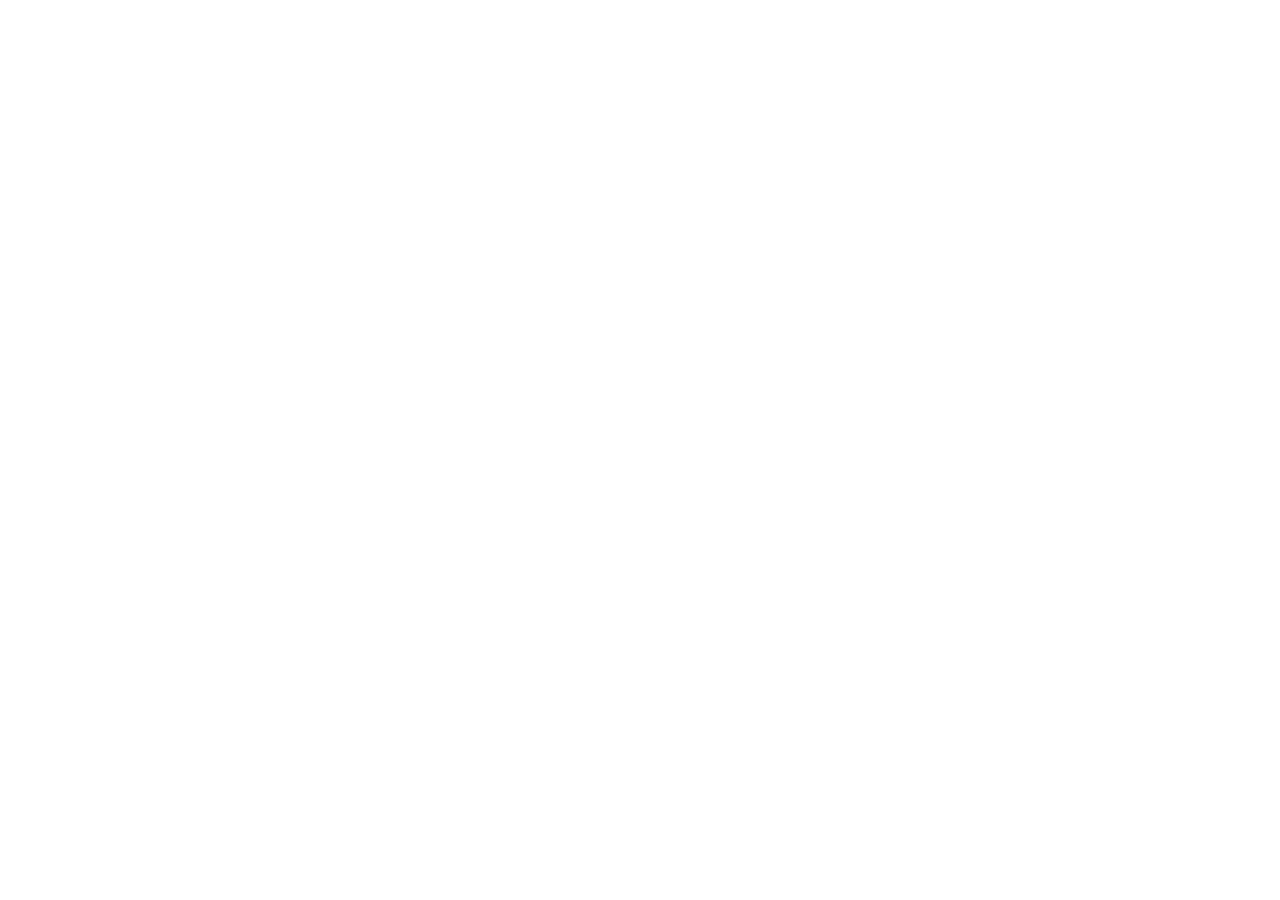
==== html/index.html @ 79c6c44f "Update index.html" ====
<!DOCTYPE html>
<html lang="en">
<head>
    <meta charset="UTF-8">
    <meta name="viewport" content="width=device-width, initial-scale=1.0">
    <link rel="stylesheet" href="style.css">
    <title>Document</title>
</head>
<body>
    
</body>
</html>
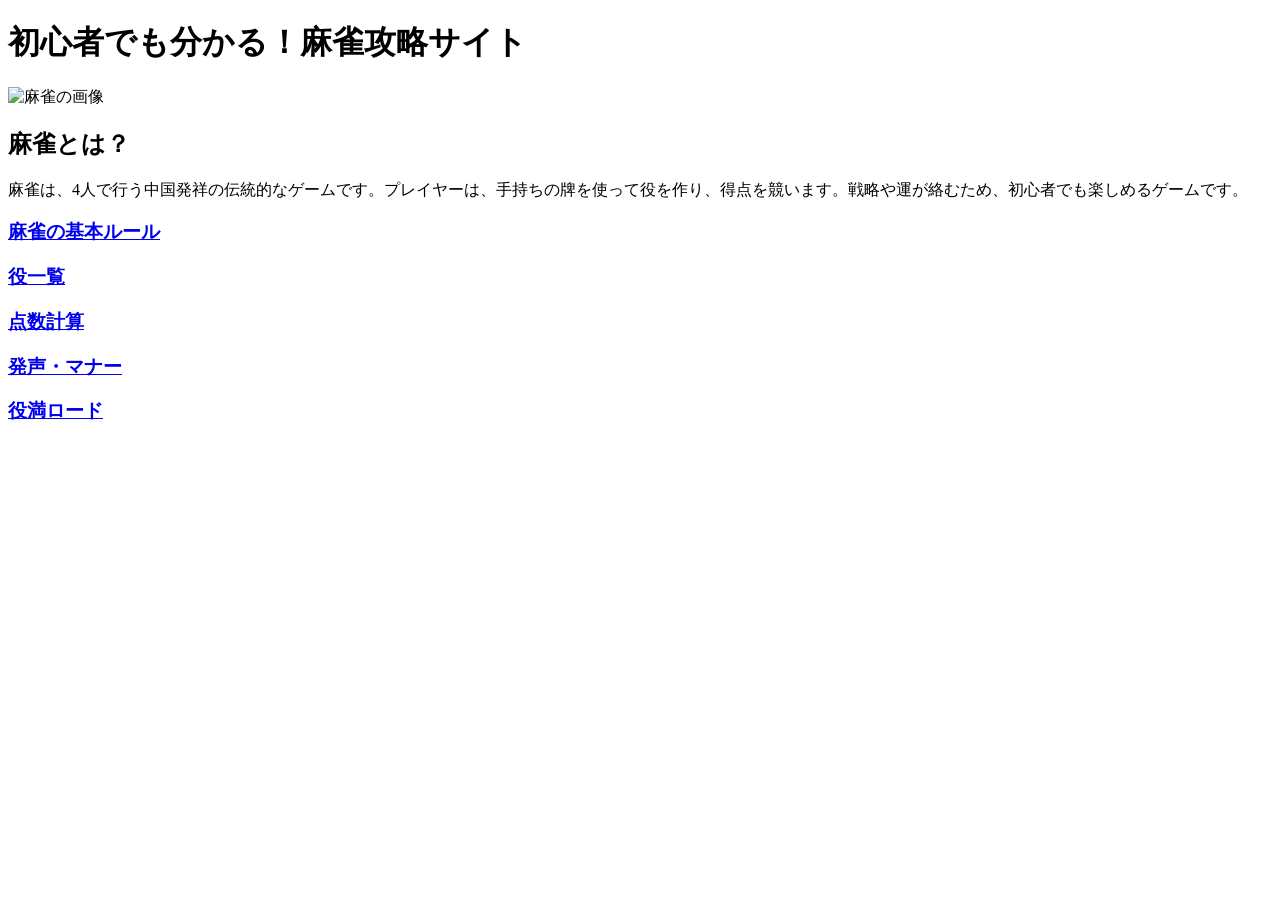
==== commit 4bde4366: "index.htmlの土台作成" ====
--- a/html/index.html
+++ b/html/index.html
@@ -1,12 +1,21 @@
 <!DOCTYPE html>
-<html lang="en">
+<html lang="ja">
 <head>
     <meta charset="UTF-8">
-    <meta name="viewport" content="width=device-width, initial-scale=1.0">
+    <title>Document</title>
     <link rel="stylesheet" href="style.css">
-    <title>Document</title>
 </head>
 <body>
-    
+    <h1>初心者でも分かる！麻雀攻略サイト</h1>
+    <img src="lazarcatt-games-5265093.jpg" alt="麻雀の画像">
+    <h2>麻雀とは？</h2>
+    <p>麻雀は、4人で行う中国発祥の伝統的なゲームです。プレイヤーは、手持ちの牌を使って役を作り、得点を競います。戦略や運が絡むため、初心者でも楽しめるゲームです。</p>
+
+    <h3><a href="basic-rules.html">麻雀の基本ルール</a></h3>
+    <h3><a href="yaku-list.html">役一覧</a></h3>
+    <h3><a href="scoring.html">点数計算</a></h3>
+    <h3><a href="mana.html">発声・マナー</a></h3>
+    <h3><a href="yakuman-road.html">役満ロード</a></h3>
+
 </body>
 </html>
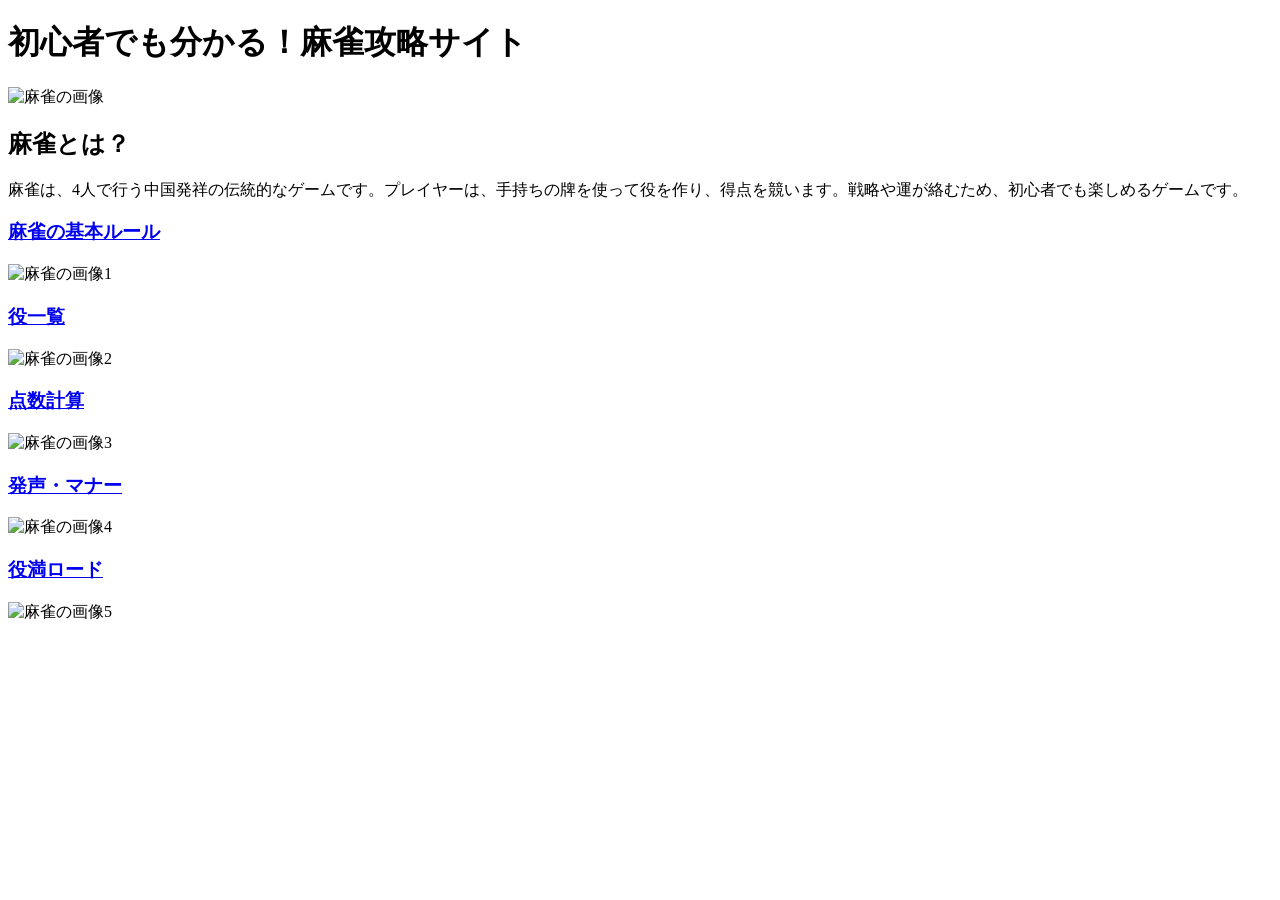
==== commit 7f24e9d3: "画像追加" ====
--- a/html/index.html
+++ b/html/index.html
@@ -12,10 +12,14 @@
     <p>麻雀は、4人で行う中国発祥の伝統的なゲームです。プレイヤーは、手持ちの牌を使って役を作り、得点を競います。戦略や運が絡むため、初心者でも楽しめるゲームです。</p>
 
     <h3><a href="basic-rules.html">麻雀の基本ルール</a></h3>
+    <img src="https://encrypted-tbn0.gstatic.com/images?q=tbn:ANd9GcTjCbtza-veHl2XYCJbyY6guX03OnfJ3iO86InhnDEUzr8amp4&s" alt="麻雀の画像1">
     <h3><a href="yaku-list.html">役一覧</a></h3>
+    <img src="https://encrypted-tbn0.gstatic.com/images?q=tbn:ANd9GcTm_4z7hVf134L4C-HUH-U8lJ75G_Y8JrAlBuxJtfri8esSweHb&s" alt="麻雀の画像2">
     <h3><a href="scoring.html">点数計算</a></h3>
+    <img src="https://encrypted-tbn0.gstatic.com/images?q=tbn:ANd9GcQZZnUFm7JbW3qvZ7v1az92es0UL4-dPC41U4ZsDDx1EtyZO6s&s" alt="麻雀の画像3">
     <h3><a href="mana.html">発声・マナー</a></h3>
+    <img src="https://encrypted-tbn0.gstatic.com/images?q=tbn:ANd9GcTSxGkGNPVMf8c7SDhngllTJ3yNz25yUb0kBn7Qrw3MfxtoVrU&s" alt="麻雀の画像4">
     <h3><a href="yakuman-road.html">役満ロード</a></h3>
-
+    <img src="https://encrypted-tbn0.gstatic.com/images?q=tbn:ANd9GcRgwSRdf0DkH63SJFgZWpZ2n5uC1JfZWD2ACAOM2w_T60NU_h8&s" alt="麻雀の画像5">
 </body>
 </html>
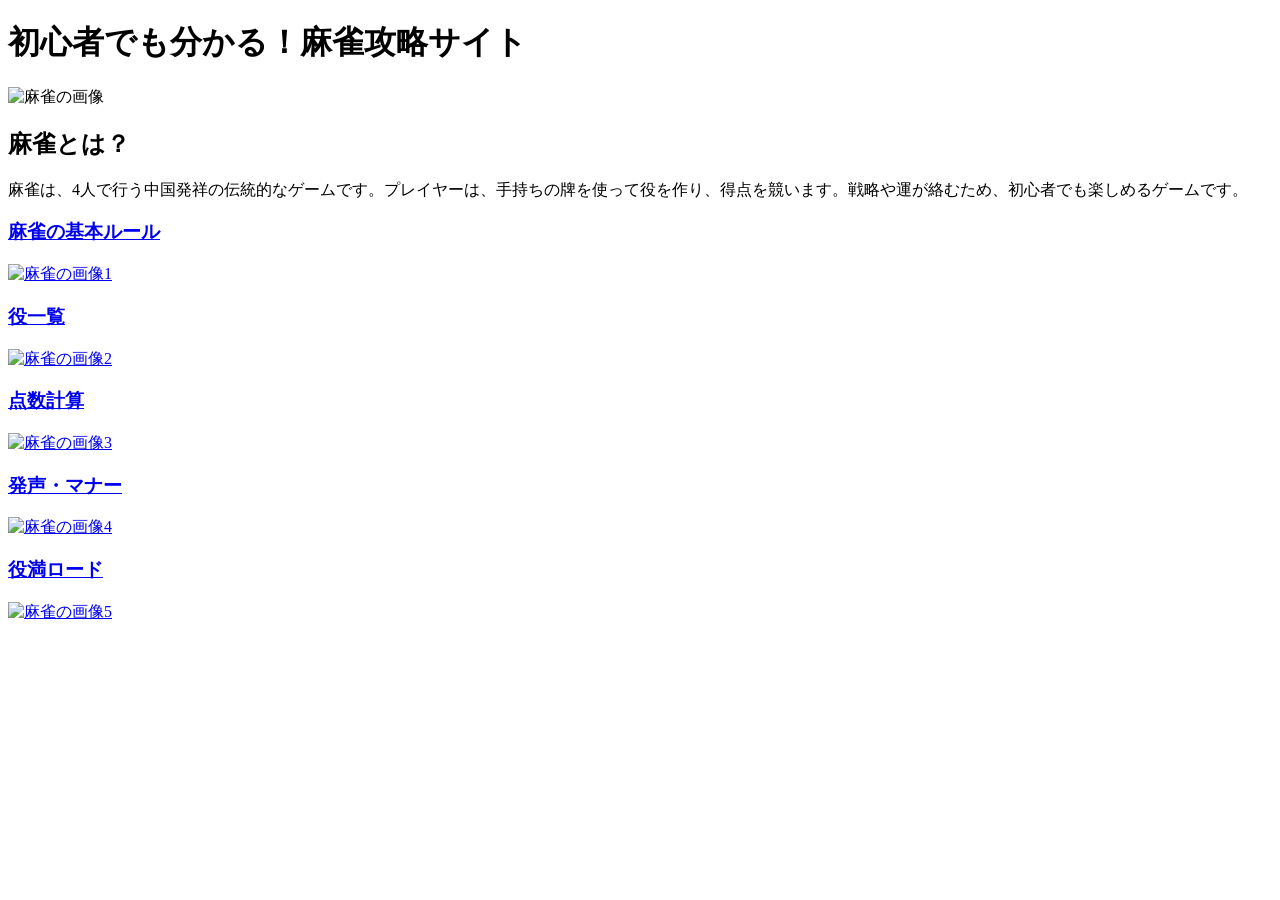
==== commit 7fd1728e: "Update index.html" ====
--- a/html/index.html
+++ b/html/index.html
@@ -11,15 +11,17 @@
     <h2>麻雀とは？</h2>
     <p>麻雀は、4人で行う中国発祥の伝統的なゲームです。プレイヤーは、手持ちの牌を使って役を作り、得点を競います。戦略や運が絡むため、初心者でも楽しめるゲームです。</p>
 
-    <h3><a href="basic-rules.html">麻雀の基本ルール</a></h3>
-    <img src="https://encrypted-tbn0.gstatic.com/images?q=tbn:ANd9GcTjCbtza-veHl2XYCJbyY6guX03OnfJ3iO86InhnDEUzr8amp4&s" alt="麻雀の画像1">
-    <h3><a href="yaku-list.html">役一覧</a></h3>
-    <img src="https://encrypted-tbn0.gstatic.com/images?q=tbn:ANd9GcTm_4z7hVf134L4C-HUH-U8lJ75G_Y8JrAlBuxJtfri8esSweHb&s" alt="麻雀の画像2">
-    <h3><a href="scoring.html">点数計算</a></h3>
-    <img src="https://encrypted-tbn0.gstatic.com/images?q=tbn:ANd9GcQZZnUFm7JbW3qvZ7v1az92es0UL4-dPC41U4ZsDDx1EtyZO6s&s" alt="麻雀の画像3">
-    <h3><a href="mana.html">発声・マナー</a></h3>
-    <img src="https://encrypted-tbn0.gstatic.com/images?q=tbn:ANd9GcTSxGkGNPVMf8c7SDhngllTJ3yNz25yUb0kBn7Qrw3MfxtoVrU&s" alt="麻雀の画像4">
-    <h3><a href="yakuman-road.html">役満ロード</a></h3>
-    <img src="https://encrypted-tbn0.gstatic.com/images?q=tbn:ANd9GcRgwSRdf0DkH63SJFgZWpZ2n5uC1JfZWD2ACAOM2w_T60NU_h8&s" alt="麻雀の画像5">
+    <h3><a href="basic-rules.html">麻雀の基本ルール</h3>
+    <img src="https://encrypted-tbn0.gstatic.com/images?q=tbn:ANd9GcTjCbtza-veHl2XYCJbyY6guX03OnfJ3iO86InhnDEUzr8amp4&s" alt="麻雀の画像1"></a>
+    <h3><a href="yaku-list.html">役一覧</h3>
+    <img src="https://encrypted-tbn0.gstatic.com/images?q=tbn:ANd9GcTm_4z7hVf134L4C-HUH-U8lJ75G_Y8JrAlBuxJtfri8esSweHb&s" alt="麻雀の画像2"></a>
+    <h3><a href="scoring.html">点数計算</h3>
+    <img src="https://encrypted-tbn0.gstatic.com/images?q=tbn:ANd9GcQZZnUFm7JbW3qvZ7v1az92es0UL4-dPC41U4ZsDDx1EtyZO6s&s" alt="麻雀の画像3"></a>
+    <h3><a href="mana.html">発声・マナー</h3>
+    <img src="https://encrypted-tbn0.gstatic.com/images?q=tbn:ANd9GcTSxGkGNPVMf8c7SDhngllTJ3yNz25yUb0kBn7Qrw3MfxtoVrU&s" alt="麻雀の画像4"></a>
+    <h3><a href="yakuman-road.html">役満ロード</h3>
+    <img src="https://encrypted-tbn0.gstatic.com/images?q=tbn:ANd9GcRgwSRdf0DkH63SJFgZWpZ2n5uC1JfZWD2ACAOM2w_T60NU_h8&s" alt="麻雀の画像5"></a>
+
+
 </body>
 </html>
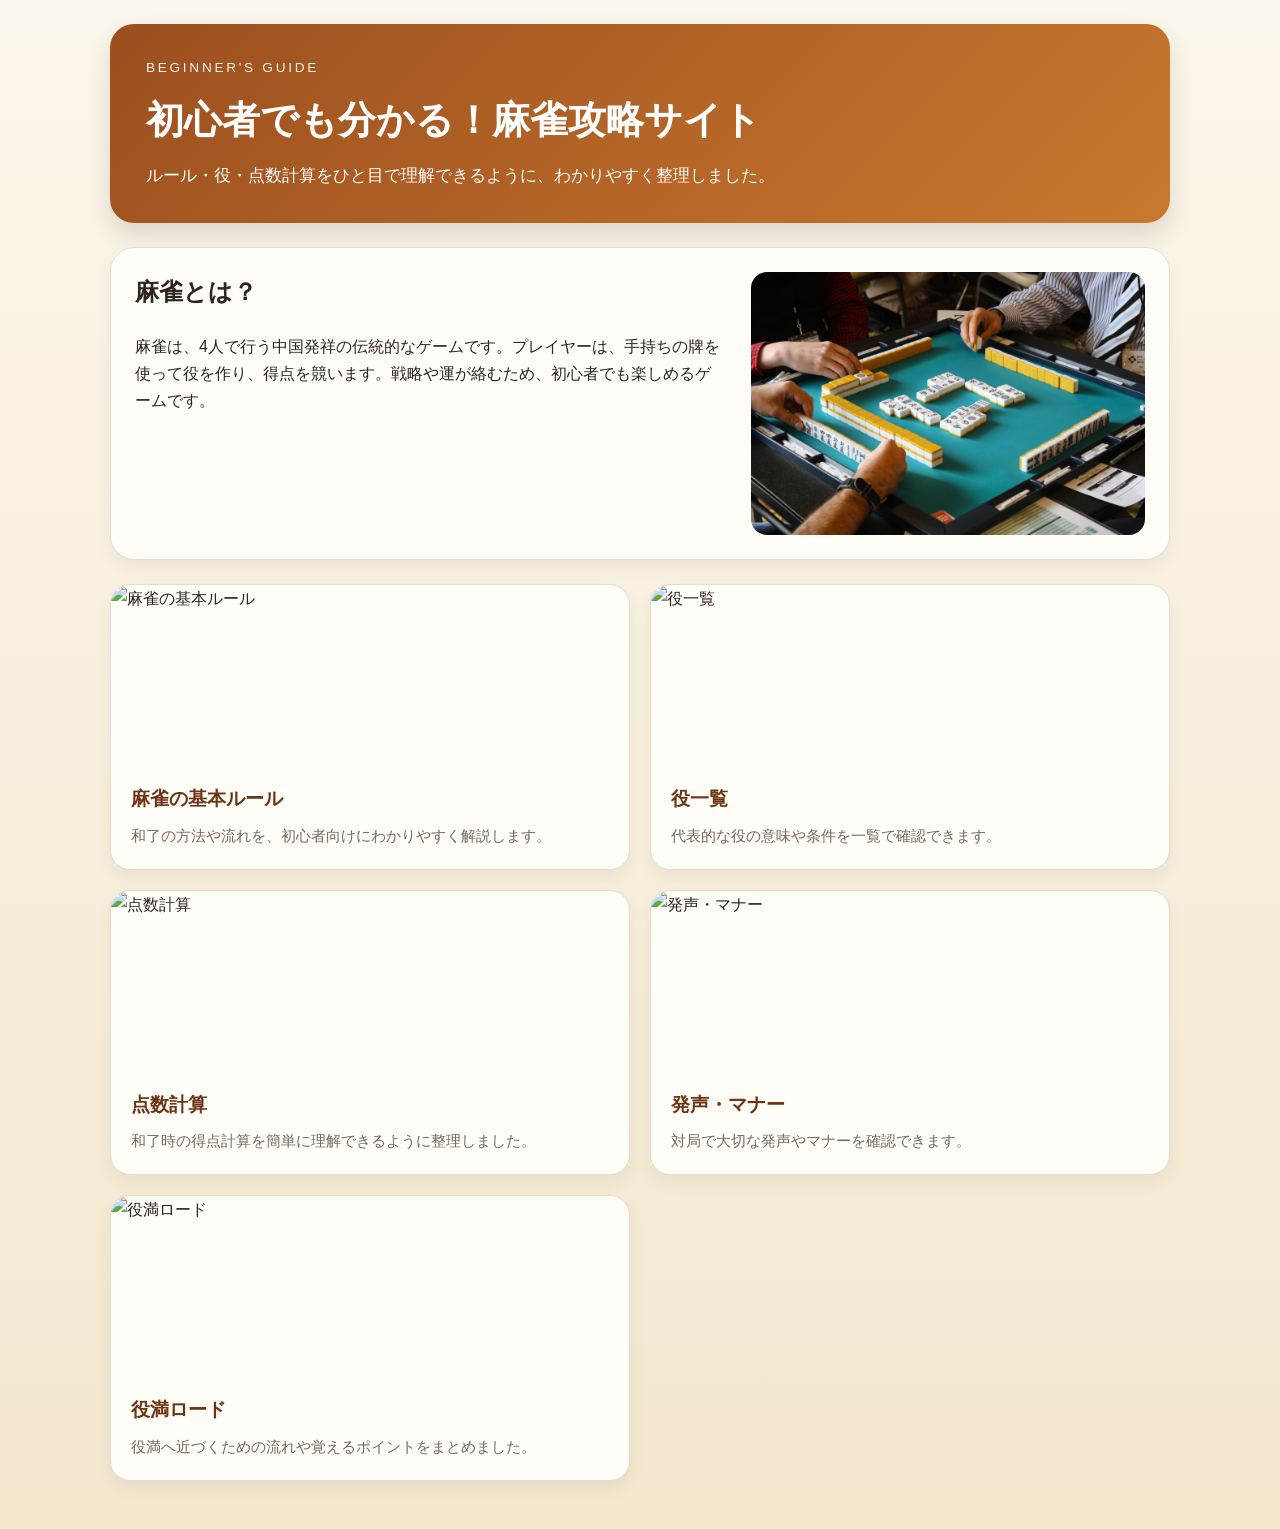
==== commit 39972e94: "index.html,style.cssの変更、追加" ====
--- a/html/index.html
+++ b/html/index.html
@@ -2,26 +2,79 @@
 <html lang="ja">
 <head>
     <meta charset="UTF-8">
-    <title>Document</title>
-    <link rel="stylesheet" href="style.css">
+    <meta name="viewport" content="width=device-width, initial-scale=1.0">
+    <title>初心者向け麻雀攻略サイト</title>
+    <link rel="stylesheet" href="../css/style.css">
 </head>
 <body>
-    <h1>初心者でも分かる！麻雀攻略サイト</h1>
-    <img src="lazarcatt-games-5265093.jpg" alt="麻雀の画像">
-    <h2>麻雀とは？</h2>
-    <p>麻雀は、4人で行う中国発祥の伝統的なゲームです。プレイヤーは、手持ちの牌を使って役を作り、得点を競います。戦略や運が絡むため、初心者でも楽しめるゲームです。</p>
+    <div class="page-shell">
+        <header class="site-header">
+            <p class="eyebrow">Beginner's Guide</p>
+            <h1>初心者でも分かる！麻雀攻略サイト</h1>
+            <p class="lead">ルール・役・点数計算をひと目で理解できるように、わかりやすく整理しました。</p>
+        </header>
 
-    <h3><a href="basic-rules.html">麻雀の基本ルール</h3>
-    <img src="https://encrypted-tbn0.gstatic.com/images?q=tbn:ANd9GcTjCbtza-veHl2XYCJbyY6guX03OnfJ3iO86InhnDEUzr8amp4&s" alt="麻雀の画像1"></a>
-    <h3><a href="yaku-list.html">役一覧</h3>
-    <img src="https://encrypted-tbn0.gstatic.com/images?q=tbn:ANd9GcTm_4z7hVf134L4C-HUH-U8lJ75G_Y8JrAlBuxJtfri8esSweHb&s" alt="麻雀の画像2"></a>
-    <h3><a href="scoring.html">点数計算</h3>
-    <img src="https://encrypted-tbn0.gstatic.com/images?q=tbn:ANd9GcQZZnUFm7JbW3qvZ7v1az92es0UL4-dPC41U4ZsDDx1EtyZO6s&s" alt="麻雀の画像3"></a>
-    <h3><a href="mana.html">発声・マナー</h3>
-    <img src="https://encrypted-tbn0.gstatic.com/images?q=tbn:ANd9GcTSxGkGNPVMf8c7SDhngllTJ3yNz25yUb0kBn7Qrw3MfxtoVrU&s" alt="麻雀の画像4"></a>
-    <h3><a href="yakuman-road.html">役満ロード</h3>
-    <img src="https://encrypted-tbn0.gstatic.com/images?q=tbn:ANd9GcRgwSRdf0DkH63SJFgZWpZ2n5uC1JfZWD2ACAOM2w_T60NU_h8&s" alt="麻雀の画像5"></a>
+        <main>
+            <section class="hero">
+                <div>
+                    <h2>麻雀とは？</h2>
+                    <p>麻雀は、4人で行う中国発祥の伝統的なゲームです。プレイヤーは、手持ちの牌を使って役を作り、得点を競います。戦略や運が絡むため、初心者でも楽しめるゲームです。</p>
+                </div>
+                <img src="../img/lazarcatt-games-5265093.jpg" alt="麻雀の画像">
+            </section>
 
+            <section class="card-grid">
+                <article class="card">
+                    <a href="rule.html">
+                        <img src="https://encrypted-tbn0.gstatic.com/images?q=tbn:ANd9GcTjCbtza-veHl2XYCJbyY6guX03OnfJ3iO86InhnDEUzr8amp4&s" alt="麻雀の基本ルール">
+                        <div class="card-content">
+                            <h3>麻雀の基本ルール</h3>
+                            <p>和了の方法や流れを、初心者向けにわかりやすく解説します。</p>
+                        </div>
+                    </a>
+                </article>
 
+                <article class="card">
+                    <a href="yaku-list.html">
+                        <img src="https://encrypted-tbn0.gstatic.com/images?q=tbn:ANd9GcTm_4z7hVf134L4C-HUH-U8lJ75G_Y8JrAlBuxJtfri8esSweHb&s" alt="役一覧">
+                        <div class="card-content">
+                            <h3>役一覧</h3>
+                            <p>代表的な役の意味や条件を一覧で確認できます。</p>
+                        </div>
+                    </a>
+                </article>
+
+                <article class="card">
+                    <a href="scoring.html">
+                        <img src="https://encrypted-tbn0.gstatic.com/images?q=tbn:ANd9GcQZZnUFm7JbW3qvZ7v1az92es0UL4-dPC41U4ZsDDx1EtyZO6s&s" alt="点数計算">
+                        <div class="card-content">
+                            <h3>点数計算</h3>
+                            <p>和了時の得点計算を簡単に理解できるように整理しました。</p>
+                        </div>
+                    </a>
+                </article>
+
+                <article class="card">
+                    <a href="mana.html">
+                        <img src="https://encrypted-tbn0.gstatic.com/images?q=tbn:ANd9GcTSxGkGNPVMf8c7SDhngllTJ3yNz25yUb0kBn7Qrw3MfxtoVrU&s" alt="発声・マナー">
+                        <div class="card-content">
+                            <h3>発声・マナー</h3>
+                            <p>対局で大切な発声やマナーを確認できます。</p>
+                        </div>
+                    </a>
+                </article>
+
+                <article class="card">
+                    <a href="yakuman-road.html">
+                        <img src="https://encrypted-tbn0.gstatic.com/images?q=tbn:ANd9GcRgwSRdf0DkH63SJFgZWpZ2n5uC1JfZWD2ACAOM2w_T60NU_h8&s" alt="役満ロード">
+                        <div class="card-content">
+                            <h3>役満ロード</h3>
+                            <p>役満へ近づくための流れや覚えるポイントをまとめました。</p>
+                        </div>
+                    </a>
+                </article>
+            </section>
+        </main>
+    </div>
 </body>
 </html>
--- a/css/style.css
+++ b/css/style.css
@@ -0,0 +1,177 @@
+:root {
+  --bg: #f7efe1;
+  --panel: #fffdf8;
+  --accent: #9c4f1f;
+  --accent-deep: #6e3412;
+  --text: #2d241d;
+  --muted: #75695e;
+  --border: #e7dccf;
+}
+
+* {
+  box-sizing: border-box;
+}
+
+body {
+  margin: 0;
+  font-family: "Yu Gothic", "Meiryo", sans-serif;
+  background: linear-gradient(180deg, #fbf6eb 0%, #f3e7ce 100%);
+  color: var(--text);
+  line-height: 1.7;
+}
+
+.page-shell {
+  max-width: 1100px;
+  margin: 0 auto;
+  padding: 24px 20px 48px;
+}
+
+.site-header {
+  background: linear-gradient(135deg, var(--accent) 0%, #c9782e 100%);
+  color: white;
+  padding: 32px 36px;
+  border-radius: 24px;
+  box-shadow: 0 12px 24px rgba(0, 0, 0, 0.12);
+  margin-bottom: 24px;
+}
+
+.eyebrow {
+  text-transform: uppercase;
+  letter-spacing: 0.2em;
+  font-size: 0.85rem;
+  margin: 0 0 8px;
+  opacity: 0.9;
+}
+
+.site-header h1 {
+  margin: 0 0 10px;
+  font-size: clamp(1.8rem, 3vw, 2.6rem);
+}
+
+.lead {
+  font-size: 1.05rem;
+  margin: 0;
+  max-width: 780px;
+}
+
+.hero {
+  display: grid;
+  grid-template-columns: 1.2fr 0.8fr;
+  gap: 24px;
+  background: var(--panel);
+  border: 1px solid var(--border);
+  border-radius: 24px;
+  padding: 24px;
+  box-shadow: 0 8px 18px rgba(0, 0, 0, 0.05);
+  margin-bottom: 24px;
+}
+
+.hero img {
+  width: 100%;
+  border-radius: 16px;
+  object-fit: cover;
+  min-height: 260px;
+}
+
+.hero h2 {
+  margin-top: 0;
+}
+
+.section-title {
+  font-size: 1.3rem;
+  margin-bottom: 12px;
+}
+
+.card-grid {
+  display: grid;
+  grid-template-columns: repeat(2, minmax(0, 1fr));
+  gap: 20px;
+}
+
+.card {
+  background: var(--panel);
+  border: 1px solid var(--border);
+  border-radius: 20px;
+  overflow: hidden;
+  box-shadow: 0 8px 18px rgba(0, 0, 0, 0.05);
+  transition: transform 0.2s ease, box-shadow 0.2s ease;
+}
+
+.card:hover {
+  transform: translateY(-3px);
+  box-shadow: 0 12px 24px rgba(0, 0, 0, 0.12);
+}
+
+.card a {
+  display: block;
+  color: inherit;
+  text-decoration: none;
+}
+
+.card img {
+  width: 100%;
+  height: 180px;
+  object-fit: cover;
+  display: block;
+}
+
+.card-content {
+  padding: 18px 20px 20px;
+}
+
+.card h3 {
+  margin: 0 0 8px;
+  color: var(--accent-deep);
+}
+
+.card p {
+  margin: 0;
+  color: var(--muted);
+  font-size: 0.95rem;
+}
+
+.content-box {
+  background: var(--panel);
+  border: 1px solid var(--border);
+  border-radius: 20px;
+  padding: 24px;
+  box-shadow: 0 8px 18px rgba(0, 0, 0, 0.05);
+  margin-bottom: 24px;
+}
+
+.content-box h2,
+.content-box h3 {
+  color: var(--accent-deep);
+}
+
+.content-box ul {
+  padding-left: 1.2rem;
+}
+
+.content-box li {
+  margin-bottom: 8px;
+}
+
+.content-box strong {
+  color: var(--accent-deep);
+}
+
+.content-box img {
+  max-width: 100%;
+  border-radius: 16px;
+  margin: 12px 0;
+}
+
+@media (max-width: 768px) {
+  .hero {
+    grid-template-columns: 1fr;
+  }
+
+  .card-grid {
+    grid-template-columns: 1fr;
+  }
+
+  .site-header {
+    padding: 24px 20px;
+  }
+}
